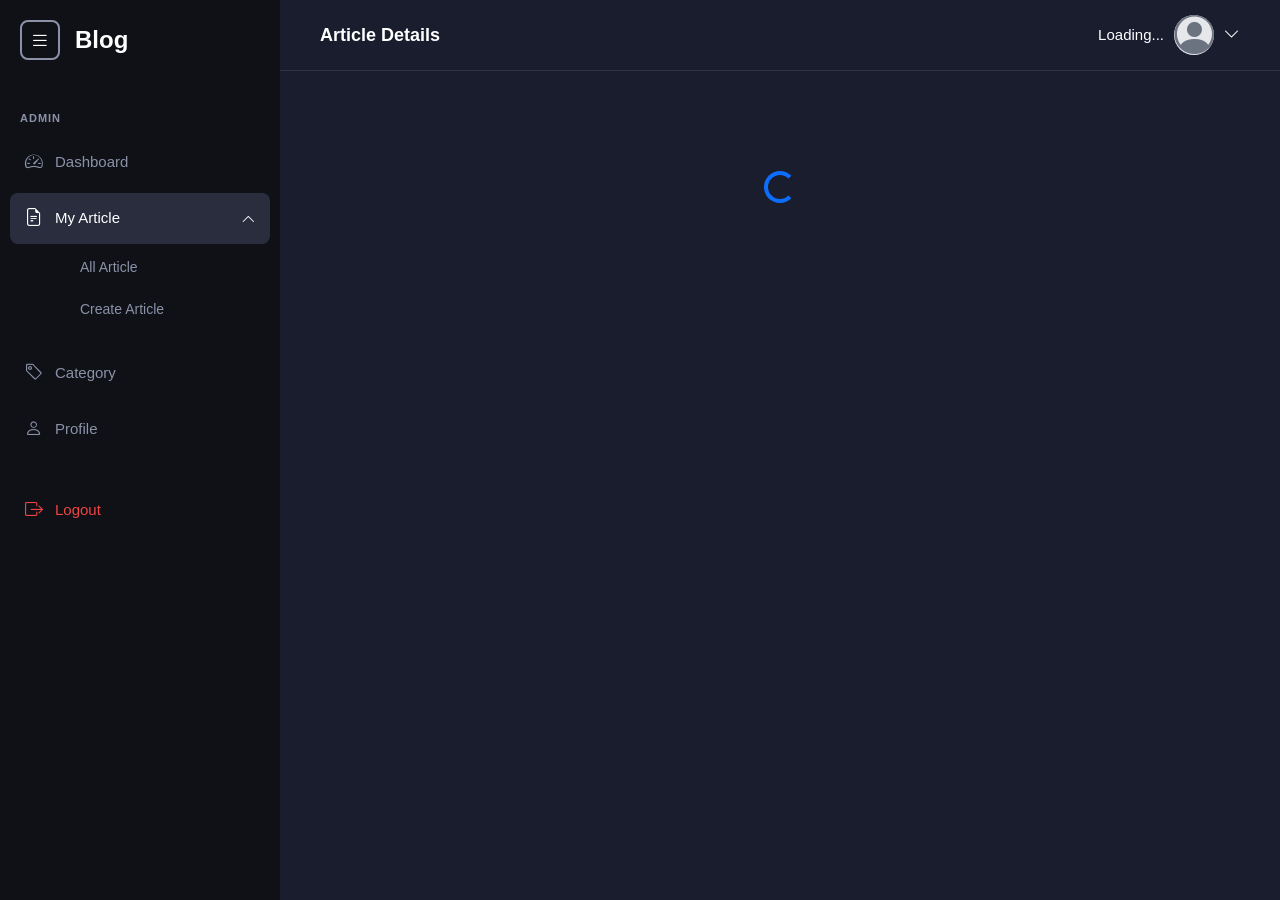
==== pages/article-detail.html @ 8b1bfafe "first commit" ====
<!DOCTYPE html>
<html lang="en">
<head>
    <meta charset="UTF-8">
    <meta name="viewport" content="width=device-width, initial-scale=1.0">
    <title>Article Details - Blog Admin</title>
    <link href="https://cdn.jsdelivr.net/npm/bootstrap@5.3.0/dist/css/bootstrap.min.css" rel="stylesheet">
    <link rel="stylesheet" href="https://cdn.jsdelivr.net/npm/bootstrap-icons@1.11.0/font/bootstrap-icons.css">
    <link rel="stylesheet" href="/style/style.css">
</head>
<body>
    <!-- Sidebar -->
    <div class="sidebar" id="sidebar">
        <div class="sidebar-header">
            <div class="menu-icon" id="menuToggle">
                <i class="bi bi-list"></i>
            </div>
            <div class="sidebar-title">Blog</div>
        </div>

        <div class="admin-label">ADMIN</div>

        <ul class="nav-menu">
            <li class="nav-item">
                <a href="dashboard.html" class="nav-link">
                    <i class="bi bi-speedometer2"></i>
                    <span>Dashboard</span>
                </a>
            </li>
            <li class="nav-item">
                <a href="#" class="nav-link active" id="myArticleLink">
                    <i class="bi bi-file-earmark-text"></i>
                    <span>My Article</span>
                    <i class="bi bi-chevron-down dropdown-icon"></i>
                </a>
                <ul class="sub-menu show" id="articleSubmenu">
                    <li class="nav-item">
                        <a href="my-articles.html" class="nav-link">All Article</a>
                    </li>
                    <li class="nav-item">
                        <a href="create-article.html" class="nav-link">Create Article</a>
                    </li>
                </ul>
            </li>
            <li class="nav-item">
                <a href="categories.html" class="nav-link">
                    <i class="bi bi-tag"></i>
                    <span>Category</span>
                </a>
            </li>
            <li class="nav-item">
                <a href="profile.html" class="nav-link">
                    <i class="bi bi-person"></i>
                    <span>Profile</span>
                </a>
            </li>
            <li class="nav-item" style="margin-top: 30px;">
                <a href="#" class="nav-link logout-link" id="logoutBtn">
                    <i class="bi bi-box-arrow-right"></i>
                    <span>Logout</span>
                </a>
            </li>
        </ul>
    </div>

    <!-- Main Content -->
    <div class="main-content">
        <!-- Top Bar -->
        <div class="top-bar">
            <div class="page-title">Article Details</div>
            <div class="user-profile" id="userProfile">
                <span class="user-name" id="userName">Loading...</span>
                <div class="user-avatar">
                    <i class="bi bi-person-circle"></i>
                </div>
                <i class="bi bi-chevron-down"></i>
            </div>
        </div>

        <!-- Content Area -->
        <div class="content-area">
            <div class="article-detail-container">
                <!-- Loading State -->
                <div class="loading-spinner" id="loadingSpinner">
                    <div class="spinner-border text-primary" role="status">
                        <span class="visually-hidden">Loading...</span>
                    </div>
                </div>

                <!-- Article Content -->
                <div class="article-detail" id="articleDetail" style="display: none;">
                    <div class="article-detail-header">
                        <a href="my-articles.html" class="btn-back">
                            <i class="bi bi-arrow-left"></i> Back to Articles
                        </a>
                        <div class="article-actions">
                            <button class="btn btn-secondary" id="editBtn">
                                <i class="bi bi-pencil"></i> Edit
                            </button>
                            <button class="btn btn-danger" id="deleteBtn">
                                <i class="bi bi-trash"></i> Delete
                            </button>
                        </div>
                    </div>

                    <div class="article-detail-content">
                        <div class="article-meta">
                            <span class="badge bg-primary" id="categoryBadge">Category</span>
                            <span class="article-date" id="articleDate">January 1, 2024</span>
                        </div>

                        <h1 class="article-detail-title" id="articleTitle">Article Title</h1>

                        <div class="article-author-info">
                            <div class="author-avatar">
                                <i class="bi bi-person-fill"></i>
                            </div>
                            <div class="author-details">
                                <p class="author-name" id="articleAuthor">Author Name</p>
                                <p class="author-date" id="articleCreatedAt">Published on Jan 1, 2024</p>
                            </div>
                        </div>

                        <div class="article-stats">
                            <div class="stat-item">
                                <i class="bi bi-eye"></i>
                                <span id="articleViews">0</span> Views
                            </div>
                            <div class="stat-item">
                                <i class="bi bi-heart"></i>
                                <span id="articleLikes">0</span> Likes
                            </div>
                            <div class="stat-item">
                                <i class="bi bi-chat"></i>
                                <span id="articleComments">0</span> Comments
                            </div>
                        </div>

                        <div class="article-image-container" id="articleImageContainer">
                            <img src="" alt="Article Image" id="articleImage" class="article-detail-image">
                        </div>

                        <div class="article-body" id="articleBody">
                            <p>Article content will be loaded here...</p>
                        </div>

                        <div class="article-tags" id="articleTags">
                            <!-- Tags will be loaded here -->
                        </div>
                    </div>
                </div>
            </div>
        </div>
    </div>

    <script src="https://cdn.jsdelivr.net/npm/bootstrap@5.3.0/dist/js/bootstrap.bundle.min.js"></script>
    <script src="/script/main.js"></script>
    <script src="/script/article-detail.js"></script>
</body>
</html>
---- style/style.css ----
/* Main Styles */
:root {
    --dark-bg: #1a1d2e;
    --sidebar-bg: #0f1117;
    --card-bg: #ffffff;
    --text-primary: #ffffff;
    --text-secondary: #8b92a8;
    --hover-bg: #2a2d3e;
    --primary-color: #3b82f6;
    --primary-hover: #2563eb;
    --success-color: #10b981;
    --danger-color: #ef4444;
    --warning-color: #f59e0b;
    --border-color: rgba(255, 255, 255, 0.1);
}

* {
    margin: 0;
    padding: 0;
    box-sizing: border-box;
}

body {
    font-family: -apple-system, BlinkMacSystemFont, 'Segoe UI', Roboto, 'Helvetica Neue', Arial, sans-serif;
    background-color: var(--dark-bg);
    color: var(--text-primary);
    overflow-x: hidden;
}

/* Sidebar Styles */
.sidebar {
    position: fixed;
    left: 0;
    top: 0;
    width: 280px;
    height: 100vh;
    background-color: var(--sidebar-bg);
    padding: 20px 0;
    z-index: 1000;
    overflow-y: auto;
    transition: transform 0.3s ease;
}

.sidebar-header {
    padding: 0 20px 30px;
    display: flex;
    align-items: center;
    gap: 15px;
}

.menu-icon {
    width: 40px;
    height: 40px;
    border: 2px solid var(--text-secondary);
    border-radius: 8px;
    display: flex;
    align-items: center;
    justify-content: center;
    cursor: pointer;
    transition: all 0.3s ease;
}

.menu-icon:hover {
    border-color: var(--text-primary);
}

.menu-icon i {
    color: var(--text-primary);
    font-size: 20px;
}

.sidebar-title {
    font-size: 24px;
    font-weight: 600;
    color: var(--text-primary);
}

.admin-label {
    color: var(--text-secondary);
    font-size: 11px;
    font-weight: 600;
    letter-spacing: 1px;
    padding: 20px 20px 10px;
    text-transform: uppercase;
}

.nav-menu {
    list-style: none;
    padding: 0;
    margin: 0;
}

.nav-item {
    padding: 0 10px;
    margin-bottom: 5px;
}

.nav-link {
    display: flex;
    align-items: center;
    gap: 12px;
    padding: 12px 15px;
    color: var(--text-secondary);
    text-decoration: none;
    border-radius: 8px;
    transition: all 0.3s ease;
    font-size: 15px;
}

.nav-link:hover {
    background-color: var(--hover-bg);
    color: var(--text-primary);
}

.nav-link.active {
    background-color: var(--hover-bg);
    color: var(--text-primary);
}

.nav-link i {
    font-size: 18px;
}

.nav-link .dropdown-icon {
    margin-left: auto;
    font-size: 14px;
    transition: transform 0.3s ease;
}

.nav-link.active .dropdown-icon {
    transform: rotate(180deg);
}

.sub-menu {
    list-style: none;
    padding: 5px 0 10px 45px;
    margin: 0;
    max-height: 0;
    overflow: hidden;
    transition: max-height 0.3s ease;
}

.sub-menu.show {
    max-height: 200px;
}

.sub-menu .nav-link {
    padding: 8px 15px;
    font-size: 14px;
}

.logout-link {
    color: var(--danger-color) !important;
}

.logout-link:hover {
    background-color: rgba(239, 68, 68, 0.1) !important;
}

/* Main Content */
.main-content {
    margin-left: 280px;
    padding: 0;
    min-height: 100vh;
}

/* Top Bar */
.top-bar {
    background-color: var(--dark-bg);
    padding: 15px 40px;
    display: flex;
    justify-content: space-between;
    align-items: center;
    border-bottom: 1px solid var(--border-color);
}

.page-title {
    font-size: 18px;
    font-weight: 600;
    color: var(--text-primary);
}

.user-profile {
    display: flex;
    align-items: center;
    gap: 10px;
    cursor: pointer;
    transition: opacity 0.3s ease;
}

.user-profile:hover {
    opacity: 0.8;
}

.user-avatar {
    width: 40px;
    height: 40px;
    border-radius: 50%;
    background-color: #e5e7eb;
    display: flex;
    align-items: center;
    justify-content: center;
    overflow: hidden;
}

.user-avatar i {
    font-size: 40px;
    color: #6b7280;
}

.user-avatar img {
    width: 100%;
    height: 100%;
    object-fit: cover;
}

.user-name {
    font-size: 15px;
    color: var(--text-primary);
}

/* Content Area */
.content-area {
    padding: 40px;
}

.content-header {
    display: flex;
    justify-content: space-between;
    align-items: center;
    margin-bottom: 30px;
}

.content-title {
    font-size: 32px;
    font-weight: 600;
    color: var(--text-primary);
}

.btn-create {
    background-color: #2a2d3e;
    color: var(--text-primary);
    border: none;
    padding: 12px 24px;
    border-radius: 8px;
    font-size: 15px;
    font-weight: 500;
    cursor: pointer;
    transition: all 0.3s ease;
    display: inline-flex;
    align-items: center;
    gap: 8px;
}

.btn-create:hover {
    background-color: #3a3d4e;
    color: var(--text-primary);
    transform: translateY(-2px);
}

.btn-link {
    color: var(--primary-color);
    text-decoration: none;
    font-size: 15px;
    font-weight: 500;
    transition: color 0.3s ease;
}

.btn-link:hover {
    color: var(--primary-hover);
}

/* Search Bar */
.search-bar {
    position: relative;
    margin-bottom: 30px;
}

.search-bar i {
    position: absolute;
    left: 16px;
    top: 50%;
    transform: translateY(-50%);
    color: var(--text-secondary);
    font-size: 16px;
}

.search-input {
    width: 100%;
    max-width: 600px;
    padding: 12px 20px 12px 45px;
    background-color: transparent;
    border: 1px solid var(--border-color);
    border-radius: 8px;
    color: var(--text-primary);
    font-size: 15px;
    transition: border-color 0.3s ease;
}

.search-input::placeholder {
    color: var(--text-secondary);
}

.search-input:focus {
    outline: none;
    border-color: rgba(255, 255, 255, 0.3);
}

/* Stats Grid */
.stats-grid {
    display: grid;
    grid-template-columns: repeat(auto-fit, minmax(250px, 1fr));
    gap: 24px;
    margin-bottom: 40px;
}

.stat-card {
    background: var(--hover-bg);
    padding: 24px;
    border-radius: 12px;
    display: flex;
    align-items: center;
    gap: 20px;
    transition: transform 0.3s ease;
}

.stat-card:hover {
    transform: translateY(-5px);
}

.stat-icon {
    width: 60px;
    height: 60px;
    border-radius: 12px;
    display: flex;
    align-items: center;
    justify-content: center;
    font-size: 28px;
    color: white;
}

.stat-info h3 {
    font-size: 28px;
    font-weight: 700;
    color: var(--text-primary);
    margin-bottom: 4px;
}

.stat-info p {
    font-size: 14px;
    color: var(--text-secondary);
    margin: 0;
}

/* Content Section */
.content-section {
    margin-bottom: 40px;
}

.section-header {
    display: flex;
    justify-content: space-between;
    align-items: center;
    margin-bottom: 20px;
}

.section-header h2 {
    font-size: 24px;
    font-weight: 600;
    color: var(--text-primary);
}

/* Articles Grid */
.articles-grid {
    display: grid;
    grid-template-columns: repeat(auto-fill, minmax(320px, 1fr));
    gap: 24px;
}

.article-card {
    background-color: #ffffff;
    border-radius: 12px;
    overflow: hidden;
    transition: transform 0.3s ease, box-shadow 0.3s ease;
    cursor: pointer;
}

.article-card:hover {
    transform: translateY(-5px);
    box-shadow: 0 10px 30px rgba(0, 0, 0, 0.2);
}

.article-image {
    width: 100%;
    height: 200px;
    background-color: #d1d5db;
    display: flex;
    align-items: center;
    justify-content: center;
    position: relative;
    overflow: hidden;
}

.article-image svg {
    width: 100px;
    height: 80px;
    opacity: 0.3;
}

.article-image img {
    width: 100%;
    height: 100%;
    object-fit: cover;
}

.article-content {
    padding: 20px;
}

.article-title {
    font-size: 18px;
    font-weight: 600;
    color: #1a1d2e;
    margin-bottom: 8px;
    display: -webkit-box;
    -webkit-line-clamp: 2;
    -webkit-box-orient: vertical;
    overflow: hidden;
}

.article-description {
    font-size: 14px;
    color: #6b7280;
    margin-bottom: 15px;
    display: -webkit-box;
    -webkit-line-clamp: 2;
    -webkit-box-orient: vertical;
    overflow: hidden;
}

.article-author {
    display: flex;
    align-items: center;
    gap: 10px;
}

.author-avatar {
    width: 32px;
    height: 32px;
    border-radius: 50%;
    background-color: #d1d5db;
    display: flex;
    align-items: center;
    justify-content: center;
    overflow: hidden;
}

.author-avatar i {
    color: #6b7280;
    font-size: 16px;
}

.author-avatar img {
    width: 100%;
    height: 100%;
    object-fit: cover;
}

.author-name {
    font-size: 14px;
    color: #6b7280;
}

/* Loading Spinner */
.loading-spinner {
    display: flex;
    justify-content: center;
    align-items: center;
    padding: 60px 20px;
}

/* Filter Section */
.filter-section {
    display: flex;
    gap: 16px;
    margin-bottom: 30px;
    flex-wrap: wrap;
}

.filter-options {
    display: flex;
    gap: 12px;
}

.form-select {
    padding: 10px 16px;
    background-color: transparent;
    border: 1px solid var(--border-color);
    border-radius: 8px;
    color: var(--text-primary);
    font-size: 14px;
    min-width: 150px;
}

.form-select:focus {
    outline: none;
    border-color: var(--primary-color);
}

.form-select option {
    background-color: var(--dark-bg);
    color: var(--text-primary);
}

/* Pagination */
.pagination-container {
    display: flex;
    justify-content: center;
    margin-top: 40px;
}

.pagination {
    display: flex;
    gap: 8px;
    list-style: none;
    padding: 0;
    margin: 0;
}

.pagination li {
    margin: 0;
}

.pagination a {
    display: flex;
    align-items: center;
    justify-content: center;
    width: 40px;
    height: 40px;
    background: var(--hover-bg);
    color: var(--text-primary);
    border-radius: 8px;
    text-decoration: none;
    transition: all 0.3s ease;
}

.pagination a:hover,
.pagination .active a {
    background: var(--primary-color);
}

/* Form Container */
.form-container {
    max-width: 900px;
}

.form-header {
    display: flex;
    justify-content: space-between;
    align-items: center;
    margin-bottom: 30px;
}

.form-title {
    font-size: 28px;
    font-weight: 600;
    color: var(--text-primary);
}

.btn-back {
    color: var(--text-secondary);
    text-decoration: none;
    display: flex;
    align-items: center;
    gap: 8px;
    font-size: 15px;
    transition: color 0.3s ease;
}

.btn-back:hover {
    color: var(--text-primary);
}

/* Article Form */
.article-form {
    background: var(--hover-bg);
    padding: 30px;
    border-radius: 12px;
}

.form-row {
    display: flex;
    gap: 20px;
    margin-bottom: 24px;
}

.form-row .form-group {
    flex: 1;
    margin-bottom: 0;
}

.form-group {
    margin-bottom: 24px;
}

.form-group label {
    display: block;
    margin-bottom: 8px;
    font-size: 14px;
    font-weight: 500;
    color: var(--text-primary);
}

.form-control,
.form-select,
textarea.form-control {
    width: 100%;
    padding: 12px 16px;
    background: var(--dark-bg);
    border: 1px solid var(--border-color);
    border-radius: 8px;
    color: var(--text-primary);
    font-size: 15px;
    font-family: inherit;
    transition: all 0.3s ease;
}

.form-control:focus,
.form-select:focus,
textarea.form-control:focus {
    outline: none;
    border-color: var(--primary-color);
}

textarea.form-control {
    resize: vertical;
}

.form-text {
    display: block;
    margin-top: 6px;
    font-size: 13px;
    color: var(--text-secondary);
}

.image-upload {
    position: relative;
}

.image-preview {
    width: 100%;
    height: 200px;
    background: var(--dark-bg);
    border: 2px dashed var(--border-color);
    border-radius: 8px;
    display: flex;
    flex-direction: column;
    align-items: center;
    justify-content: center;
    margin-top: 10px;
    cursor: pointer;
    transition: all 0.3s ease;
}

.image-preview:hover {
    border-color: var(--primary-color);
}

.image-preview i {
    font-size: 48px;
    color: var(--text-secondary);
    margin-bottom: 10px;
}

.image-preview p {
    color: var(--text-secondary);
    font-size: 14px;
    margin: 0;
}

.image-preview img {
    width: 100%;
    height: 100%;
    object-fit: cover;
    border-radius: 6px;
}

.form-actions {
    display: flex;
    gap: 12px;
    justify-content: flex-end;
    margin-top: 30px;
}

.btn-primary,
.btn-secondary,
.btn-danger {
    padding: 12px 24px;
    border: none;
    border-radius: 8px;
    font-size: 15px;
    font-weight: 500;
    cursor: pointer;
    transition: all 0.3s ease;
    display: inline-flex;
    align-items: center;
    gap: 8px;
}

.btn-primary {
    background: var(--primary-color);
    color: white;
}

.btn-primary:hover {
    background: var(--primary-hover);
    transform: translateY(-2px);
}

.btn-secondary {
    background: var(--hover-bg);
    color: var(--text-primary);
}

.btn-secondary:hover {
    background: #3a3d4e;
}

.btn-danger {
    background: var(--danger-color);
    color: white;
}

.btn-danger:hover {
    background: #dc2626;
}

/* Table */
.table-container {
    background: var(--hover-bg);
    border-radius: 12px;
    overflow: hidden;
}

.table {
    width: 100%;
    margin: 0;
    color: var(--text-primary);
}

.table thead {
    background: var(--dark-bg);
}

.table th {
    padding: 16px;
    font-size: 14px;
    font-weight: 600;
    text-align: left;
    border-bottom: 1px solid var(--border-color);
}

.table td {
    padding: 16px;
    font-size: 14px;
    border-bottom: 1px solid var(--border-color);
}

.table tbody tr:hover {
    background: var(--dark-bg);
}

/* Article Detail */
.article-detail-container {
    max-width: 900px;
    margin: 0 auto;
}

.article-detail-header {
    display: flex;
    justify-content: space-between;
    align-items: center;
    margin-bottom: 30px;
}

.article-actions {
    display: flex;
    gap: 12px;
}

.article-detail-content {
    background: var(--hover-bg);
    padding: 40px;
    border-radius: 12px;
}

.article-meta {
    display: flex;
    align-items: center;
    gap: 12px;
    margin-bottom: 16px;
}

.badge {
    padding: 6px 12px;
    border-radius: 6px;
    font-size: 12px;
    font-weight: 600;
}

.bg-primary {
    background: var(--primary-color);
    color: white;
}

.article-date {
    font-size: 14px;
    color: var(--text-secondary);
}

.article-detail-title {
    font-size: 36px;
    font-weight: 700;
    color: var(--text-primary);
    margin-bottom: 24px;
    line-height: 1.3;
}

.article-author-info {
    display: flex;
    align-items: center;
    gap: 12px;
    margin-bottom: 24px;
    padding-bottom: 24px;
    border-bottom: 1px solid var(--border-color);
}

.article-author-info .author-avatar {
    width: 48px;
    height: 48px;
}

.author-details p {
    margin: 0;
    font-size: 14px;
}

.author-name {
    font-weight: 600;
    color: var(--text-primary);
}

.author-date {
    color: var(--text-secondary);
}

.article-stats {
    display: flex;
    gap: 24px;
    margin-bottom: 30px;
    padding-bottom: 24px;
    border-bottom: 1px solid var(--border-color);
}

.stat-item {
    display: flex;
    align-items: center;
    gap: 8px;
    font-size: 14px;
    color: var(--text-secondary);
}

.stat-item i {
    font-size: 18px;
}

.article-image-container {
    margin-bottom: 30px;
}

.article-detail-image {
    width: 100%;
    border-radius: 12px;
}

.article-body {
    font-size: 16px;
    line-height: 1.8;
    color: var(--text-primary);
    margin-bottom: 30px;
}

.article-body p {
    margin-bottom: 16px;
}

.article-tags {
    display: flex;
    flex-wrap: wrap;
    gap: 8px;
}

.article-tags .badge {
    background: var(--dark-bg);
    color: var(--text-primary);
}

/* Profile */
.profile-container {
    max-width: 900px;
}

.profile-header {
    background: var(--hover-bg);
    padding: 30px;
    border-radius: 12px;
    display: flex;
    justify-content: space-between;
    align-items: center;
    margin-bottom: 30px;
}

.profile-avatar-section {
    display: flex;
    align-items: center;
    gap: 20px;
}

.profile-avatar-large {
    width: 80px;
    height: 80px;
    border-radius: 50%;
    background: #e5e7eb;
    display: flex;
    align-items: center;
    justify-content: center;
    overflow: hidden;
}

.profile-avatar-large i {
    font-size: 80px;
    color: #6b7280;
}

.profile-info h2 {
    font-size: 24px;
    font-weight: 600;
    color: var(--text-primary);
    margin-bottom: 4px;
}

.profile-info p {
    font-size: 14px;
    color: var(--text-secondary);
    margin: 0;
}

.profile-tabs {
    border-bottom: 1px solid var(--border-color);
    margin-bottom: 30px;
}

.profile-tabs .nav-link {
    padding: 12px 24px;
    border: none;
    background: transparent;
    color: var(--text-secondary);
    border-bottom: 2px solid transparent;
    transition: all 0.3s ease;
}

.profile-tabs .nav-link:hover {
    color: var(--text-primary);
}

.profile-tabs .nav-link.active {
    color: var(--primary-color);
    border-bottom-color: var(--primary-color);
}

.profile-tab-content {
    background: var(--hover-bg);
    padding: 30px;
    border-radius: 12px;
}

.profile-form .form-row {
    display: flex;
    gap: 20px;
}

.profile-form .form-row .form-group {
    flex: 1;
}

.security-section {
    background: var(--dark-bg);
    padding: 24px;
    border-radius: 8px;
}

/* Modal */
.modal-content {
    background: var(--hover-bg);
    color: var(--text-primary);
    border: 1px solid var(--border-color);
}

.modal-header {
    border-bottom: 1px solid var(--border-color);
}

.modal-footer {
    border-top: 1px solid var(--border-color);
}

.btn-close {
    filter: invert(1);
}

/* Responsive */
@media (max-width: 1024px) {
    .articles-grid {
        grid-template-columns: repeat(auto-fill, minmax(280px, 1fr));
    }

    .stats-grid {
        grid-template-columns: repeat(auto-fit, minmax(220px, 1fr));
    }
}

@media (max-width: 768px) {
    .sidebar {
        width: 250px;
        transform: translateX(-100%);
    }

    .sidebar.active {
        transform: translateX(0);
    }

    .main-content {
        margin-left: 0;
    }

    .content-area {
        padding: 20px;
    }

    .content-title {
        font-size: 24px;
    }

    .articles-grid {
        grid-template-columns: 1fr;
    }

    .top-bar {
        padding: 15px 20px;
    }

    .content-header {
        flex-direction: column;
        align-items: flex-start;
        gap: 15px;
    }

    .btn-create {
        width: 100%;
        justify-content: center;
    }

    .search-input {
        max-width: 100%;
    }

    .filter-section {
        flex-direction: column;
    }

    .filter-options {
        width: 100%;
        flex-direction: column;
    }

    .form-select {
        width: 100%;
    }

    .form-row {
        flex-direction: column;
    }

    .form-actions {
        flex-direction: column;
    }

    .form-actions button {
        width: 100%;
        justify-content: center;
    }

    .article-detail-header {
        flex-direction: column;
        align-items: flex-start;
        gap: 15px;
    }

    .article-actions {
        width: 100%;
    }

    .article-actions button {
        flex: 1;
    }

    .profile-header {
        flex-direction: column;
        align-items: flex-start;
        gap: 20px;
    }
}

@media (max-width: 576px) {
    .stats-grid {
        grid-template-columns: 1fr;
    }

    .article-detail-content {
        padding: 24px;
    }

    .article-detail-title {
        font-size: 28px;
    }

    .profile-tab-content {
        padding: 20px;
    }

    .table-container {
        overflow-x: auto;
    }

    .table {
        min-width: 600px;
    }
}

/* Scrollbar */
.sidebar::-webkit-scrollbar {
    width: 6px;
}

.sidebar::-webkit-scrollbar-track {
    background: transparent;
}

.sidebar::-webkit-scrollbar-thumb {
    background: var(--text-secondary);
    border-radius: 3px;
}

.sidebar::-webkit-scrollbar-thumb:hover {
    background: var(--text-primary);
}
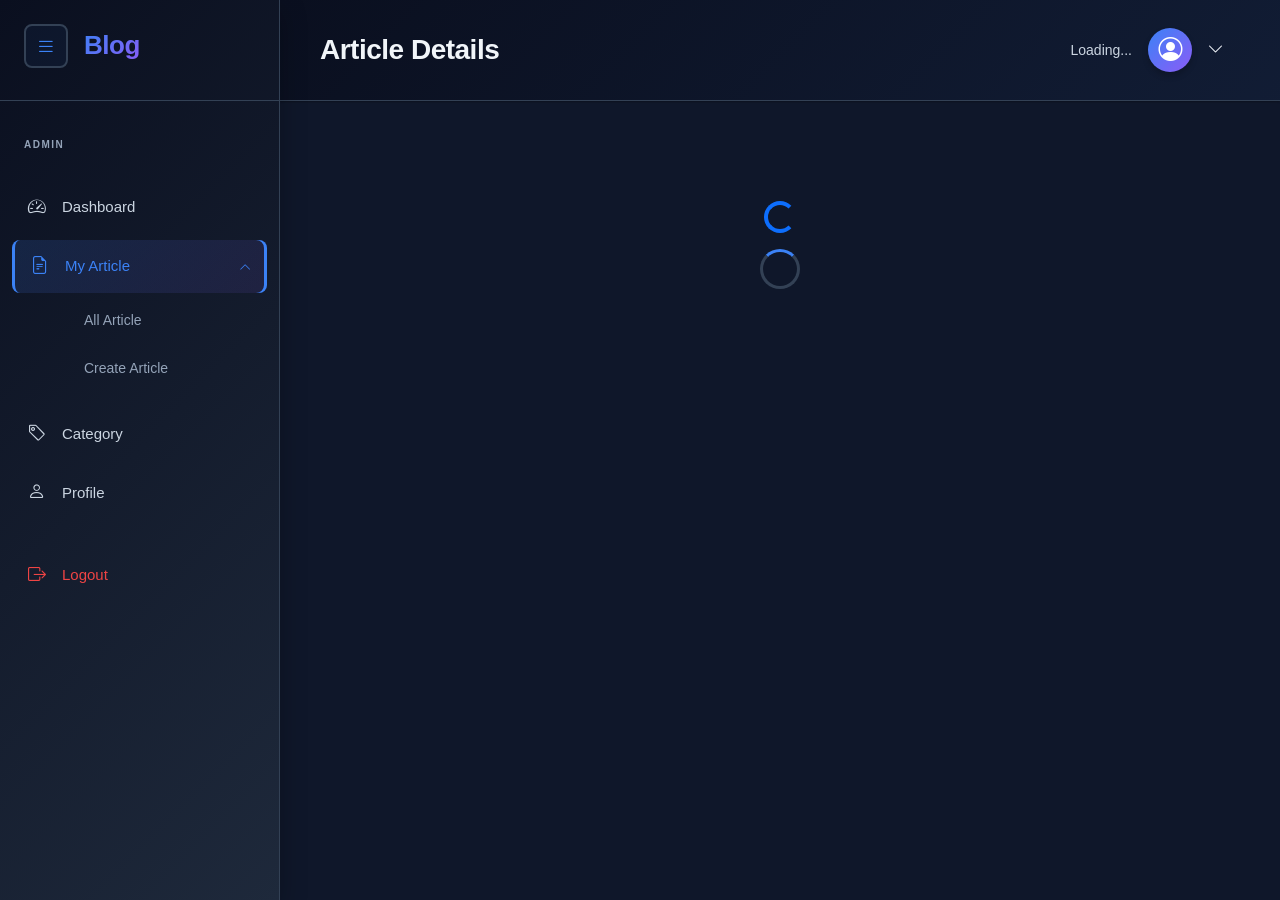
==== commit 00c088cb: "fixed login" ====
--- a/pages/article-detail.html
+++ b/pages/article-detail.html
@@ -154,7 +154,9 @@
     </div>
 
     <script src="https://cdn.jsdelivr.net/npm/bootstrap@5.3.0/dist/js/bootstrap.bundle.min.js"></script>
-    <script src="/script/main.js"></script>
-    <script src="/script/article-detail.js"></script>
+    <script src="../assets/Js/BaseURL.js"></script>
+    <script src="../assets/Js/getProfile.js"></script>
+    <script src="../assets/Js/main.js"></script>
+    <script src="../assets/Js/logout.js"></script>
 </body>
 </html>
--- a/style/style.css
+++ b/style/style.css
@@ -1,17 +1,41 @@
-/* Main Styles */
+/* Modern Design System */
 :root {
-    --dark-bg: #1a1d2e;
-    --sidebar-bg: #0f1117;
-    --card-bg: #ffffff;
-    --text-primary: #ffffff;
-    --text-secondary: #8b92a8;
-    --hover-bg: #2a2d3e;
     --primary-color: #3b82f6;
-    --primary-hover: #2563eb;
+    --primary-dark: #1e40af;
+    --primary-light: #dbeafe;
+    --secondary-color: #8b5cf6;
     --success-color: #10b981;
     --danger-color: #ef4444;
     --warning-color: #f59e0b;
-    --border-color: rgba(255, 255, 255, 0.1);
+    --info-color: #06b6d4;
+    
+    --bg-dark: #0f172a;
+    --bg-darker: #0a0f1f;
+    --bg-light: #f8fafc;
+    --bg-card: #1e293b;
+    
+    --text-primary: #f1f5f9;
+    --text-secondary: #cbd5e1;
+    --text-muted: #94a3b8;
+    --text-dark: #0f172a;
+    
+    --border-color: #334155;
+    --border-light: #e2e8f0;
+    
+    --shadow-sm: 0 1px 2px rgba(0, 0, 0, 0.3);
+    --shadow-md: 0 4px 6px rgba(0, 0, 0, 0.2);
+    --shadow-lg: 0 10px 25px rgba(0, 0, 0, 0.25);
+    --shadow-xl: 0 20px 40px rgba(0, 0, 0, 0.3);
+    
+    --radius-sm: 6px;
+    --radius-md: 8px;
+    --radius-lg: 12px;
+    --radius-xl: 16px;
+    --radius-full: 50%;
+    
+    --transition-fast: 150ms cubic-bezier(0.4, 0, 0.2, 1);
+    --transition-base: 250ms cubic-bezier(0.4, 0, 0.2, 1);
+    --transition-slow: 350ms cubic-bezier(0.4, 0, 0.2, 1);
 }
 
 * {
@@ -20,11 +44,16 @@
     box-sizing: border-box;
 }
 
+html {
+    scroll-behavior: smooth;
+}
+
 body {
-    font-family: -apple-system, BlinkMacSystemFont, 'Segoe UI', Roboto, 'Helvetica Neue', Arial, sans-serif;
-    background-color: var(--dark-bg);
+    font-family: -apple-system, BlinkMacSystemFont, 'Segoe UI', 'Roboto', 'Oxygen', 'Ubuntu', 'Cantarell', sans-serif;
+    background-color: var(--bg-dark);
     color: var(--text-primary);
     overflow-x: hidden;
+    line-height: 1.6;
 }
 
 /* Sidebar Styles */
@@ -34,54 +63,67 @@
     top: 0;
     width: 280px;
     height: 100vh;
-    background-color: var(--sidebar-bg);
-    padding: 20px 0;
+    background: linear-gradient(135deg, var(--bg-darker) 0%, var(--bg-card) 100%);
+    padding: 24px 0;
     z-index: 1000;
     overflow-y: auto;
-    transition: transform 0.3s ease;
+    transition: transform var(--transition-base);
+    border-right: 1px solid var(--border-color);
+    box-shadow: var(--shadow-lg);
 }
 
 .sidebar-header {
-    padding: 0 20px 30px;
-    display: flex;
-    align-items: center;
-    gap: 15px;
+    padding: 0 24px 32px;
+    display: flex;
+    align-items: center;
+    gap: 16px;
+    border-bottom: 1px solid var(--border-color);
+    margin-bottom: 24px;
 }
 
 .menu-icon {
-    width: 40px;
-    height: 40px;
-    border: 2px solid var(--text-secondary);
-    border-radius: 8px;
+    width: 44px;
+    height: 44px;
+    border: 2px solid var(--border-color);
+    border-radius: var(--radius-md);
     display: flex;
     align-items: center;
     justify-content: center;
     cursor: pointer;
-    transition: all 0.3s ease;
+    transition: all var(--transition-fast);
+    background: rgba(59, 130, 246, 0.05);
 }
 
 .menu-icon:hover {
-    border-color: var(--text-primary);
+    border-color: var(--primary-color);
+    background: rgba(59, 130, 246, 0.1);
+    transform: translateY(-2px);
 }
 
 .menu-icon i {
-    color: var(--text-primary);
+    color: var(--primary-color);
     font-size: 20px;
+    font-weight: 600;
 }
 
 .sidebar-title {
-    font-size: 24px;
-    font-weight: 600;
-    color: var(--text-primary);
+    font-size: 26px;
+    font-weight: 700;
+    background: linear-gradient(135deg, var(--primary-color) 0%, var(--secondary-color) 100%);
+    -webkit-background-clip: text;
+    -webkit-text-fill-color: transparent;
+    background-clip: text;
+    letter-spacing: -0.5px;
 }
 
 .admin-label {
-    color: var(--text-secondary);
-    font-size: 11px;
-    font-weight: 600;
-    letter-spacing: 1px;
-    padding: 20px 20px 10px;
+    color: var(--text-muted);
+    font-size: 10px;
+    font-weight: 700;
+    letter-spacing: 1.5px;
+    padding: 12px 24px;
     text-transform: uppercase;
+    margin-bottom: 16px;
 }
 
 .nav-menu {
@@ -91,40 +133,47 @@
 }
 
 .nav-item {
-    padding: 0 10px;
-    margin-bottom: 5px;
+    padding: 0 12px;
+    margin-bottom: 6px;
 }
 
 .nav-link {
     display: flex;
     align-items: center;
-    gap: 12px;
-    padding: 12px 15px;
+    gap: 14px;
+    padding: 12px 16px;
     color: var(--text-secondary);
     text-decoration: none;
-    border-radius: 8px;
-    transition: all 0.3s ease;
+    border-radius: var(--radius-md);
+    transition: all var(--transition-fast);
     font-size: 15px;
+    font-weight: 500;
+    position: relative;
 }
 
 .nav-link:hover {
-    background-color: var(--hover-bg);
-    color: var(--text-primary);
+    background-color: rgba(59, 130, 246, 0.1);
+    color: var(--primary-color);
+    padding-left: 20px;
 }
 
 .nav-link.active {
-    background-color: var(--hover-bg);
-    color: var(--text-primary);
+    background: linear-gradient(135deg, rgba(59, 130, 246, 0.15) 0%, rgba(139, 92, 246, 0.1) 100%);
+    color: var(--primary-color);
+    box-shadow: inset -3px 0 0 var(--primary-color);
+    border-left: 3px solid var(--primary-color);
+    padding-left: 16px;
 }
 
 .nav-link i {
     font-size: 18px;
+    min-width: 20px;
 }
 
 .nav-link .dropdown-icon {
     margin-left: auto;
-    font-size: 14px;
-    transition: transform 0.3s ease;
+    font-size: 12px;
+    transition: transform var(--transition-fast);
 }
 
 .nav-link.active .dropdown-icon {
@@ -133,20 +182,30 @@
 
 .sub-menu {
     list-style: none;
-    padding: 5px 0 10px 45px;
+    padding: 6px 0 6px 48px;
     margin: 0;
     max-height: 0;
     overflow: hidden;
-    transition: max-height 0.3s ease;
+    transition: max-height var(--transition-base);
 }
 
 .sub-menu.show {
-    max-height: 200px;
+    max-height: 300px;
 }
 
 .sub-menu .nav-link {
-    padding: 8px 15px;
+    padding: 10px 12px;
     font-size: 14px;
+    color: var(--text-muted);
+}
+
+.sub-menu .nav-link:hover {
+    color: var(--primary-color);
+}
+
+.sub-menu .nav-link.active {
+    background: rgba(59, 130, 246, 0.15);
+    color: var(--primary-color);
 }
 
 .logout-link {
@@ -154,7 +213,8 @@
 }
 
 .logout-link:hover {
-    background-color: rgba(239, 68, 68, 0.1) !important;
+    background-color: rgba(239, 68, 68, 0.15) !important;
+    color: #ff6b6b !important;
 }
 
 /* Main Content */
@@ -162,50 +222,57 @@
     margin-left: 280px;
     padding: 0;
     min-height: 100vh;
+    background-color: var(--bg-dark);
 }
 
 /* Top Bar */
 .top-bar {
-    background-color: var(--dark-bg);
-    padding: 15px 40px;
+    background: linear-gradient(135deg, var(--bg-darker) 0%, rgba(59, 130, 246, 0.05) 100%);
+    padding: 20px 40px;
     display: flex;
     justify-content: space-between;
     align-items: center;
     border-bottom: 1px solid var(--border-color);
+    box-shadow: var(--shadow-sm);
 }
 
 .page-title {
-    font-size: 18px;
-    font-weight: 600;
-    color: var(--text-primary);
+    font-size: 28px;
+    font-weight: 700;
+    color: var(--text-primary);
+    letter-spacing: -0.5px;
 }
 
 .user-profile {
     display: flex;
     align-items: center;
-    gap: 10px;
+    gap: 16px;
     cursor: pointer;
-    transition: opacity 0.3s ease;
+    transition: opacity var(--transition-fast);
+    padding: 8px 16px;
+    border-radius: var(--radius-md);
 }
 
 .user-profile:hover {
     opacity: 0.8;
+    background: rgba(59, 130, 246, 0.1);
 }
 
 .user-avatar {
-    width: 40px;
-    height: 40px;
-    border-radius: 50%;
-    background-color: #e5e7eb;
+    width: 44px;
+    height: 44px;
+    border-radius: var(--radius-full);
+    background: linear-gradient(135deg, var(--primary-color) 0%, var(--secondary-color) 100%);
     display: flex;
     align-items: center;
     justify-content: center;
     overflow: hidden;
+    box-shadow: var(--shadow-md);
 }
 
 .user-avatar i {
-    font-size: 40px;
-    color: #6b7280;
+    font-size: 24px;
+    color: white;
 }
 
 .user-avatar img {
@@ -215,8 +282,13 @@
 }
 
 .user-name {
-    font-size: 15px;
-    color: var(--text-primary);
+    font-size: 14px;
+    color: var(--text-secondary);
+    font-weight: 500;
+    max-width: 150px;
+    white-space: nowrap;
+    overflow: hidden;
+    text-overflow: ellipsis;
 }
 
 /* Content Area */
@@ -228,46 +300,48 @@
     display: flex;
     justify-content: space-between;
     align-items: center;
-    margin-bottom: 30px;
+    margin-bottom: 32px;
 }
 
 .content-title {
     font-size: 32px;
+    font-weight: 700;
+    color: var(--text-primary);
+    letter-spacing: -0.5px;
+}
+
+.btn-create {
+    background: linear-gradient(135deg, var(--primary-color) 0%, var(--secondary-color) 100%);
+    color: white;
+    border: none;
+    padding: 12px 28px;
+    border-radius: var(--radius-md);
+    font-size: 15px;
     font-weight: 600;
-    color: var(--text-primary);
-}
-
-.btn-create {
-    background-color: #2a2d3e;
-    color: var(--text-primary);
-    border: none;
-    padding: 12px 24px;
-    border-radius: 8px;
-    font-size: 15px;
-    font-weight: 500;
     cursor: pointer;
-    transition: all 0.3s ease;
+    transition: all var(--transition-fast);
     display: inline-flex;
     align-items: center;
     gap: 8px;
+    box-shadow: var(--shadow-md);
 }
 
 .btn-create:hover {
-    background-color: #3a3d4e;
-    color: var(--text-primary);
     transform: translateY(-2px);
+    box-shadow: var(--shadow-lg);
+    background: linear-gradient(135deg, var(--primary-dark) 0%, #6d28d9 100%);
 }
 
 .btn-link {
     color: var(--primary-color);
     text-decoration: none;
     font-size: 15px;
-    font-weight: 500;
-    transition: color 0.3s ease;
+    font-weight: 600;
+    transition: color var(--transition-fast);
 }
 
 .btn-link:hover {
-    color: var(--primary-hover);
+    color: var(--primary-dark);
 }
 
 /* Search Bar */
@@ -281,29 +355,32 @@
     left: 16px;
     top: 50%;
     transform: translateY(-50%);
-    color: var(--text-secondary);
+    color: var(--text-muted);
     font-size: 16px;
+    transition: all var(--transition-fast);
 }
 
 .search-input {
     width: 100%;
     max-width: 600px;
     padding: 12px 20px 12px 45px;
-    background-color: transparent;
+    background: var(--bg-card);
     border: 1px solid var(--border-color);
-    border-radius: 8px;
+    border-radius: var(--radius-md);
     color: var(--text-primary);
     font-size: 15px;
-    transition: border-color 0.3s ease;
+    transition: all var(--transition-fast);
 }
 
 .search-input::placeholder {
-    color: var(--text-secondary);
+    color: var(--text-muted);
 }
 
 .search-input:focus {
     outline: none;
-    border-color: rgba(255, 255, 255, 0.3);
+    border-color: var(--primary-color);
+    background: var(--bg-darker);
+    box-shadow: 0 0 0 3px rgba(59, 130, 246, 0.1);
 }
 
 /* Stats Grid */
@@ -315,28 +392,34 @@
 }
 
 .stat-card {
-    background: var(--hover-bg);
+    background: linear-gradient(135deg, var(--bg-card) 0%, rgba(59, 130, 246, 0.1) 100%);
     padding: 24px;
-    border-radius: 12px;
+    border-radius: var(--radius-lg);
     display: flex;
     align-items: center;
     gap: 20px;
-    transition: transform 0.3s ease;
+    transition: all var(--transition-base);
+    border: 1px solid var(--border-color);
 }
 
 .stat-card:hover {
-    transform: translateY(-5px);
+    transform: translateY(-8px);
+    border-color: var(--primary-color);
+    box-shadow: var(--shadow-lg);
 }
 
 .stat-icon {
     width: 60px;
     height: 60px;
-    border-radius: 12px;
+    border-radius: var(--radius-md);
     display: flex;
     align-items: center;
     justify-content: center;
     font-size: 28px;
     color: white;
+    background: linear-gradient(135deg, var(--primary-color) 0%, var(--secondary-color) 100%);
+    box-shadow: var(--shadow-md);
+}
 }
 
 .stat-info h3 {
@@ -344,11 +427,12 @@
     font-weight: 700;
     color: var(--text-primary);
     margin-bottom: 4px;
+    letter-spacing: -0.5px;
 }
 
 .stat-info p {
     font-size: 14px;
-    color: var(--text-secondary);
+    color: var(--text-muted);
     margin: 0;
 }
 
@@ -362,38 +446,48 @@
     justify-content: space-between;
     align-items: center;
     margin-bottom: 20px;
+    padding-bottom: 16px;
+    border-bottom: 2px solid var(--border-color);
 }
 
 .section-header h2 {
     font-size: 24px;
-    font-weight: 600;
-    color: var(--text-primary);
+    font-weight: 700;
+    color: var(--text-primary);
+    letter-spacing: -0.5px;
+    margin: 0;
+    background: linear-gradient(135deg, var(--text-primary) 0%, var(--primary-color) 100%);
+    -webkit-background-clip: text;
+    -webkit-text-fill-color: transparent;
+    background-clip: text;
 }
 
 /* Articles Grid */
 .articles-grid {
     display: grid;
     grid-template-columns: repeat(auto-fill, minmax(320px, 1fr));
-    gap: 24px;
+    gap: 28px;
 }
 
 .article-card {
-    background-color: #ffffff;
-    border-radius: 12px;
+    background-color: var(--bg-card);
+    border-radius: var(--radius-lg);
     overflow: hidden;
-    transition: transform 0.3s ease, box-shadow 0.3s ease;
+    transition: all var(--transition-base);
     cursor: pointer;
+    border: 1px solid var(--border-color);
 }
 
 .article-card:hover {
-    transform: translateY(-5px);
-    box-shadow: 0 10px 30px rgba(0, 0, 0, 0.2);
+    transform: translateY(-8px);
+    box-shadow: var(--shadow-xl);
+    border-color: var(--primary-color);
 }
 
 .article-image {
     width: 100%;
     height: 200px;
-    background-color: #d1d5db;
+    background-color: var(--bg-darker);
     display: flex;
     align-items: center;
     justify-content: center;
@@ -411,53 +505,65 @@
     width: 100%;
     height: 100%;
     object-fit: cover;
+    transition: transform var(--transition-base);
+}
+
+.article-card:hover .article-image img {
+    transform: scale(1.05);
 }
 
 .article-content {
-    padding: 20px;
+    padding: 24px;
 }
 
 .article-title {
     font-size: 18px;
-    font-weight: 600;
-    color: #1a1d2e;
-    margin-bottom: 8px;
+    font-weight: 700;
+    color: var(--text-primary);
+    margin-bottom: 10px;
     display: -webkit-box;
     -webkit-line-clamp: 2;
+    line-clamp: 2;
     -webkit-box-orient: vertical;
     overflow: hidden;
+    letter-spacing: -0.3px;
 }
 
 .article-description {
     font-size: 14px;
-    color: #6b7280;
-    margin-bottom: 15px;
+    color: var(--text-secondary);
+    margin-bottom: 16px;
     display: -webkit-box;
     -webkit-line-clamp: 2;
+    line-clamp: 2;
     -webkit-box-orient: vertical;
     overflow: hidden;
+    line-height: 1.5;
 }
 
 .article-author {
     display: flex;
     align-items: center;
-    gap: 10px;
+    gap: 12px;
+    padding-top: 16px;
+    border-top: 1px solid var(--border-color);
 }
 
 .author-avatar {
-    width: 32px;
-    height: 32px;
-    border-radius: 50%;
-    background-color: #d1d5db;
+    width: 36px;
+    height: 36px;
+    border-radius: var(--radius-full);
+    background: linear-gradient(135deg, var(--primary-color) 0%, var(--secondary-color) 100%);
     display: flex;
     align-items: center;
     justify-content: center;
     overflow: hidden;
+    flex-shrink: 0;
 }
 
 .author-avatar i {
-    color: #6b7280;
-    font-size: 16px;
+    color: white;
+    font-size: 18px;
 }
 
 .author-avatar img {
@@ -468,7 +574,8 @@
 
 .author-name {
     font-size: 14px;
-    color: #6b7280;
+    color: var(--text-secondary);
+    font-weight: 500;
 }
 
 /* Loading Spinner */
@@ -477,6 +584,22 @@
     justify-content: center;
     align-items: center;
     padding: 60px 20px;
+    flex-direction: column;
+    gap: 16px;
+}
+
+.loading-spinner::after {
+    content: '';
+    width: 40px;
+    height: 40px;
+    border: 3px solid var(--border-color);
+    border-top-color: var(--primary-color);
+    border-radius: var(--radius-full);
+    animation: spin 1s linear infinite;
+}
+
+@keyframes spin {
+    to { transform: rotate(360deg); }
 }
 
 /* Filter Section */
@@ -485,11 +608,17 @@
     gap: 16px;
     margin-bottom: 30px;
     flex-wrap: wrap;
+    align-items: center;
+    padding: 20px;
+    background: linear-gradient(135deg, rgba(59, 130, 246, 0.05) 0%, rgba(139, 92, 246, 0.03) 100%);
+    border-radius: var(--radius-md);
+    border: 1px solid var(--border-color);
 }
 
 .filter-options {
     display: flex;
     gap: 12px;
+    flex-wrap: wrap;
 }
 
 .form-select {
@@ -517,6 +646,7 @@
     display: flex;
     justify-content: center;
     margin-top: 40px;
+    padding: 20px 0;
 }
 
 .pagination {
@@ -537,16 +667,28 @@
     justify-content: center;
     width: 40px;
     height: 40px;
-    background: var(--hover-bg);
-    color: var(--text-primary);
-    border-radius: 8px;
+    background: var(--bg-card);
+    color: var(--text-primary);
+    border: 1px solid var(--border-color);
+    border-radius: var(--radius-md);
     text-decoration: none;
-    transition: all 0.3s ease;
-}
-
-.pagination a:hover,
+    font-weight: 600;
+    transition: all var(--transition-fast);
+}
+
+.pagination a:hover {
+    background: var(--primary-color);
+    border-color: var(--primary-color);
+    color: white;
+    transform: translateY(-2px);
+    box-shadow: var(--shadow-md);
+}
+
 .pagination .active a {
-    background: var(--primary-color);
+    background: linear-gradient(135deg, var(--primary-color) 0%, var(--secondary-color) 100%);
+    border-color: var(--primary-color);
+    color: white;
+    box-shadow: var(--shadow-md);
 }
 
 /* Form Container */
@@ -607,8 +749,11 @@
     display: block;
     margin-bottom: 8px;
     font-size: 14px;
-    font-weight: 500;
-    color: var(--text-primary);
+    font-weight: 600;
+    color: var(--text-primary);
+    letter-spacing: 0.3px;
+    text-transform: uppercase;
+    opacity: 0.9;
 }
 
 .form-control,
@@ -616,13 +761,13 @@
 textarea.form-control {
     width: 100%;
     padding: 12px 16px;
-    background: var(--dark-bg);
+    background: var(--bg-card);
     border: 1px solid var(--border-color);
-    border-radius: 8px;
+    border-radius: var(--radius-md);
     color: var(--text-primary);
     font-size: 15px;
     font-family: inherit;
-    transition: all 0.3s ease;
+    transition: all var(--transition-fast);
 }
 
 .form-control:focus,
@@ -630,10 +775,17 @@
 textarea.form-control:focus {
     outline: none;
     border-color: var(--primary-color);
+    background: var(--bg-darker);
+    box-shadow: 0 0 0 3px rgba(59, 130, 246, 0.1);
+}
+
+.form-control::placeholder {
+    color: var(--text-muted);
 }
 
 textarea.form-control {
     resize: vertical;
+    min-height: 120px;
 }
 
 .form-text {
@@ -695,51 +847,60 @@
 .btn-primary,
 .btn-secondary,
 .btn-danger {
-    padding: 12px 24px;
+    padding: 12px 28px;
     border: none;
-    border-radius: 8px;
+    border-radius: var(--radius-md);
     font-size: 15px;
-    font-weight: 500;
+    font-weight: 600;
     cursor: pointer;
-    transition: all 0.3s ease;
+    transition: all var(--transition-fast);
     display: inline-flex;
     align-items: center;
     gap: 8px;
 }
 
 .btn-primary {
-    background: var(--primary-color);
+    background: linear-gradient(135deg, var(--primary-color) 0%, var(--secondary-color) 100%);
     color: white;
+    box-shadow: var(--shadow-md);
 }
 
 .btn-primary:hover {
-    background: var(--primary-hover);
+    background: linear-gradient(135deg, var(--primary-dark) 0%, #6d28d9 100%);
     transform: translateY(-2px);
+    box-shadow: var(--shadow-lg);
 }
 
 .btn-secondary {
-    background: var(--hover-bg);
-    color: var(--text-primary);
+    background: var(--bg-card);
+    color: var(--text-primary);
+    border: 1px solid var(--border-color);
 }
 
 .btn-secondary:hover {
-    background: #3a3d4e;
+    background: rgba(59, 130, 246, 0.1);
+    border-color: var(--primary-color);
+    box-shadow: var(--shadow-sm);
 }
 
 .btn-danger {
     background: var(--danger-color);
     color: white;
+    box-shadow: var(--shadow-md);
 }
 
 .btn-danger:hover {
     background: #dc2626;
+    transform: translateY(-2px);
+    box-shadow: var(--shadow-lg);
 }
 
 /* Table */
 .table-container {
-    background: var(--hover-bg);
-    border-radius: 12px;
+    background: var(--bg-card);
+    border-radius: var(--radius-lg);
     overflow: hidden;
+    box-shadow: var(--shadow-md);
 }
 
 .table {
@@ -749,15 +910,18 @@
 }
 
 .table thead {
-    background: var(--dark-bg);
+    background: linear-gradient(135deg, rgba(59, 130, 246, 0.1) 0%, rgba(139, 92, 246, 0.05) 100%);
+    border-bottom: 2px solid var(--border-color);
 }
 
 .table th {
     padding: 16px;
     font-size: 14px;
-    font-weight: 600;
+    font-weight: 700;
     text-align: left;
-    border-bottom: 1px solid var(--border-color);
+    letter-spacing: 0.5px;
+    text-transform: uppercase;
+    color: var(--primary-color);
 }
 
 .table td {
@@ -766,8 +930,13 @@
     border-bottom: 1px solid var(--border-color);
 }
 
+.table tbody tr {
+    transition: all var(--transition-fast);
+}
+
 .table tbody tr:hover {
-    background: var(--dark-bg);
+    background: rgba(59, 130, 246, 0.05);
+    box-shadow: inset 0 0 8px rgba(59, 130, 246, 0.1);
 }
 
 /* Article Detail */
@@ -802,14 +971,26 @@
 }
 
 .badge {
-    padding: 6px 12px;
-    border-radius: 6px;
+    padding: 6px 14px;
+    border-radius: var(--radius-full);
     font-size: 12px;
-    font-weight: 600;
+    font-weight: 700;
+    letter-spacing: 0.3px;
+    text-transform: uppercase;
+    display: inline-block;
+    background: var(--primary-color);
+    color: white;
+    box-shadow: var(--shadow-sm);
+    transition: all var(--transition-fast);
+}
+
+.badge:hover {
+    transform: translateY(-2px);
+    box-shadow: var(--shadow-md);
 }
 
 .bg-primary {
-    background: var(--primary-color);
+    background: linear-gradient(135deg, var(--primary-color) 0%, var(--secondary-color) 100%) !important;
     color: white;
 }
 
@@ -929,44 +1110,52 @@
 .profile-avatar-large {
     width: 80px;
     height: 80px;
-    border-radius: 50%;
-    background: #e5e7eb;
+    border-radius: var(--radius-full);
+    background: linear-gradient(135deg, var(--primary-color) 0%, var(--secondary-color) 100%);
     display: flex;
     align-items: center;
     justify-content: center;
     overflow: hidden;
+    box-shadow: var(--shadow-lg);
+    border: 3px solid var(--border-color);
 }
 
 .profile-avatar-large i {
-    font-size: 80px;
-    color: #6b7280;
+    font-size: 40px;
+    color: white;
 }
 
 .profile-info h2 {
     font-size: 24px;
-    font-weight: 600;
+    font-weight: 700;
     color: var(--text-primary);
     margin-bottom: 4px;
+    letter-spacing: -0.5px;
 }
 
 .profile-info p {
     font-size: 14px;
-    color: var(--text-secondary);
+    color: var(--text-muted);
     margin: 0;
 }
 
 .profile-tabs {
-    border-bottom: 1px solid var(--border-color);
+    border-bottom: 2px solid var(--border-color);
     margin-bottom: 30px;
+    display: flex;
+    gap: 24px;
 }
 
 .profile-tabs .nav-link {
-    padding: 12px 24px;
+    padding: 12px 0;
     border: none;
     background: transparent;
-    color: var(--text-secondary);
-    border-bottom: 2px solid transparent;
-    transition: all 0.3s ease;
+    color: var(--text-muted);
+    border-bottom: 3px solid transparent;
+    transition: all var(--transition-fast);
+    font-weight: 600;
+    text-decoration: none;
+    position: relative;
 }
 
 .profile-tabs .nav-link:hover {
@@ -976,12 +1165,14 @@
 .profile-tabs .nav-link.active {
     color: var(--primary-color);
     border-bottom-color: var(--primary-color);
+    box-shadow: 0 2px 0 var(--primary-color);
 }
 
 .profile-tab-content {
-    background: var(--hover-bg);
+    background: linear-gradient(135deg, rgba(59, 130, 246, 0.03) 0%, rgba(139, 92, 246, 0.02) 100%);
     padding: 30px;
-    border-radius: 12px;
+    border-radius: var(--radius-lg);
+    border: 1px solid var(--border-color);
 }
 
 .profile-form .form-row {
@@ -1001,21 +1192,39 @@
 
 /* Modal */
 .modal-content {
-    background: var(--hover-bg);
+    background: var(--bg-card);
     color: var(--text-primary);
     border: 1px solid var(--border-color);
+    border-radius: var(--radius-lg);
+    box-shadow: var(--shadow-xl);
 }
 
 .modal-header {
     border-bottom: 1px solid var(--border-color);
+    background: linear-gradient(135deg, rgba(59, 130, 246, 0.05) 0%, rgba(139, 92, 246, 0.03) 100%);
+    padding: 20px 24px;
+}
+
+.modal-title {
+    font-size: 20px;
+    font-weight: 700;
+    color: var(--text-primary);
 }
 
 .modal-footer {
     border-top: 1px solid var(--border-color);
+    background: rgba(59, 130, 246, 0.02);
+    padding: 16px 24px;
 }
 
 .btn-close {
-    filter: invert(1);
+    filter: invert(1) brightness(1.1);
+    opacity: 0.7;
+    transition: all var(--transition-fast);
+}
+
+.btn-close:hover {
+    opacity: 1;
 }
 
 /* Responsive */
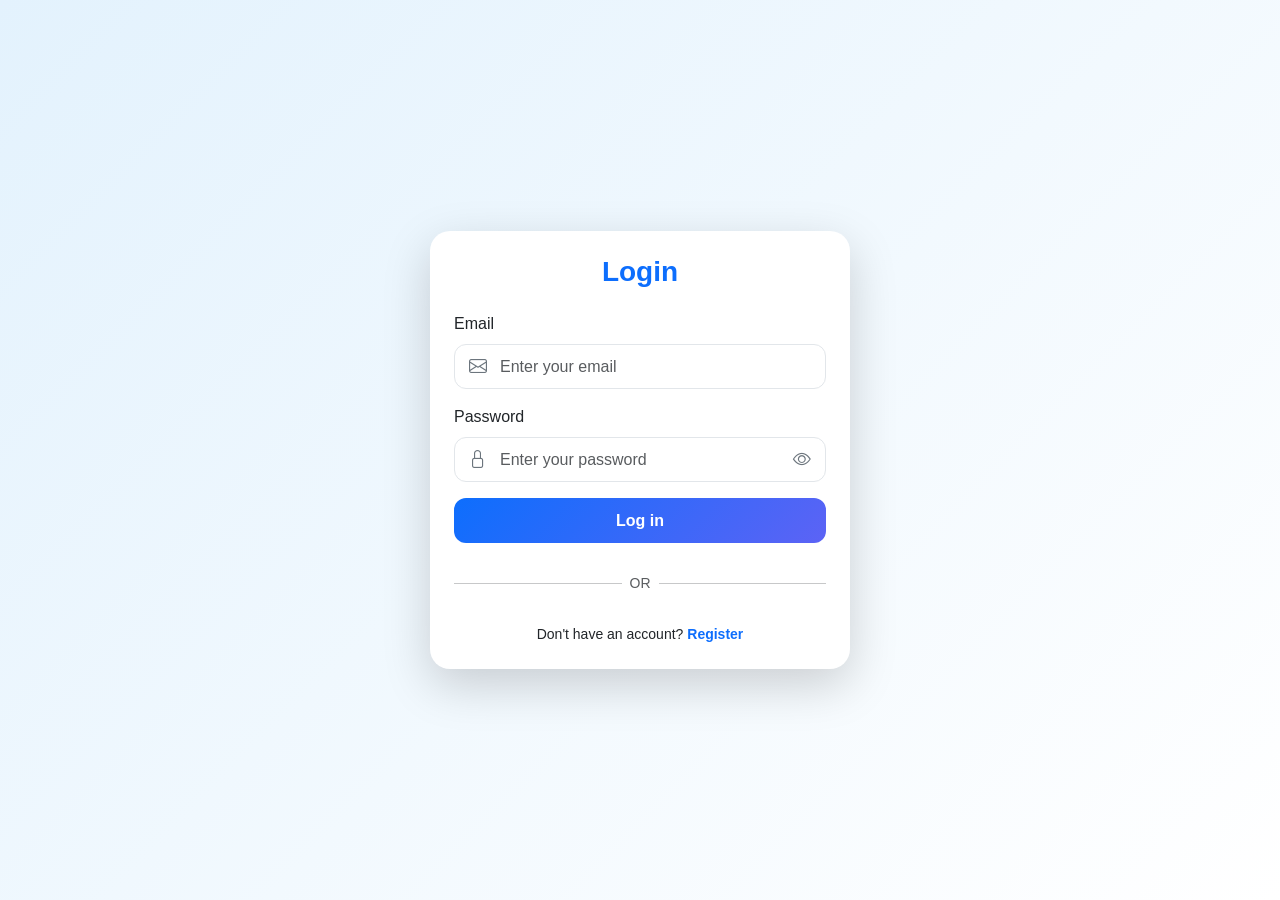
==== commit 57a1576c: "Finaly I have done 90%" ====
--- a/pages/article-detail.html
+++ b/pages/article-detail.html
@@ -1,73 +1,254 @@
 <!DOCTYPE html>
 <html lang="en">
 <head>
-    <meta charset="UTF-8">
-    <meta name="viewport" content="width=device-width, initial-scale=1.0">
-    <title>Article Details - Blog Admin</title>
-    <link href="https://cdn.jsdelivr.net/npm/bootstrap@5.3.0/dist/css/bootstrap.min.css" rel="stylesheet">
-    <link rel="stylesheet" href="https://cdn.jsdelivr.net/npm/bootstrap-icons@1.11.0/font/bootstrap-icons.css">
-    <link rel="stylesheet" href="/style/style.css">
+  <meta charset="UTF-8">
+  <meta name="viewport" content="width=device-width, initial-scale=1.0">
+  <title>Dashboard - Blog Admin</title>
+  <!-- Bootstrap CSS -->
+  <link href="https://cdn.jsdelivr.net/npm/bootstrap@5.3.0/dist/css/bootstrap.min.css" rel="stylesheet">
+  <link rel="stylesheet" href="https://cdn.jsdelivr.net/npm/bootstrap-icons@1.11.0/font/bootstrap-icons.css">
+  <style>
+    body {
+      min-height: 100vh;
+      display: flex;
+      background-color: #f8f9fa;
+      font-family: 'Segoe UI', sans-serif;
+      margin: 0;
+    }
+
+    .sidebar {
+      width: 250px;
+      background-color: #1e1e2f;
+      color: #fff;
+      display: flex;
+      flex-direction: column;
+      position: fixed;
+      height: 100%;
+      padding-bottom: 20px;
+      transition: transform 0.3s ease;
+      z-index: 1000;
+    }
+
+    @media (max-width: 768px) {
+      .sidebar {
+        transform: translateX(-100%);
+      }
+      .sidebar.active {
+        transform: translateX(0);
+      }
+      .main-content {
+        margin-left: 0 !important;
+        padding: 15px !important;
+      }
+      .menu-icon {
+        display: block !important;
+      }
+    }
+
+    .sidebar-overlay {
+      display: none;
+      position: fixed;
+      top: 0;
+      left: 0;
+      width: 100%;
+      height: 100%;
+      background: rgba(0,0,0,0.5);
+      z-index: 999;
+    }
+
+    .sidebar-overlay.active {
+      display: block;
+    }
+
+    .menu-icon {
+      font-size: 1.5rem;
+      cursor: pointer;
+      display: none;
+      padding: 5px;
+      border-radius: 5px;
+      transition: background 0.2s;
+    }
+
+    .menu-icon:hover {
+      background: rgba(255,255,255,0.1);
+    }
+
+    .sidebar-header {
+      display: flex;
+      align-items: center;
+      justify-content: space-between;
+      padding: 15px 20px;
+      border-bottom: 1px solid rgba(255,255,255,0.1);
+    }
+
+    .sidebar-title {
+      font-size: 1.3rem;
+      font-weight: bold;
+    }
+
+    .nav-menu {
+      list-style: none;
+      padding: 0;
+      margin-top: 20px;
+      flex-grow: 1;
+    }
+
+    .nav-item {
+      position: relative;
+    }
+
+    .nav-link {
+      display: flex;
+      align-items: center;
+      padding: 12px 20px;
+      color: #adb5bd;
+      text-decoration: none;
+      transition: all 0.2s;
+      border-radius: 5px;
+      margin: 0 10px 5px 10px;
+    }
+
+    .nav-link i {
+      margin-right: 10px;
+      font-size: 1.1rem;
+    }
+
+    .nav-link:hover,
+    .nav-link.active {
+      background-color: #343a40;
+      color: #fff;
+    }
+
+    .sub-menu {
+      display: none;
+      list-style: none;
+      padding-left: 40px;
+      margin: 5px 0;
+    }
+
+    .sub-menu .nav-link {
+      padding: 8px 20px;
+      font-size: 0.95rem;
+    }
+
+    .admin-label {
+      padding: 10px 20px;
+      font-size: 0.8rem;
+      letter-spacing: 1px;
+      color: #6c757d;
+    }
+
+    .main-content {
+      margin-left: 250px;
+      padding: 25px;
+      width: 100%;
+    }
+
+    .top-bar {
+      display: flex;
+      justify-content: space-between;
+      align-items: center;
+      margin-bottom: 25px;
+    }
+
+    .page-title {
+      font-size: 1.5rem;
+      font-weight: 600;
+    }
+
+    .user-profile {
+      display: flex;
+      align-items: center;
+      gap: 10px;
+      cursor: pointer;
+    }
+
+    .user-avatar {
+      font-size: 2rem;
+      color: #495057;
+    }
+
+    .article-card {
+      transition: transform 0.2s, box-shadow 0.2s;
+      border-radius: 10px;
+      overflow: hidden;
+    }
+
+    .article-card:hover {
+      transform: translateY(-5px);
+      box-shadow: 0 8px 20px rgba(0,0,0,0.15);
+    }
+
+    .article-card img {
+      width: 100%;
+      height: 180px;
+      object-fit: cover;
+    }
+  </style>
 </head>
 <body>
-    <!-- Sidebar -->
-    <div class="sidebar" id="sidebar">
-        <div class="sidebar-header">
-            <div class="menu-icon" id="menuToggle">
-                <i class="bi bi-list"></i>
-            </div>
-            <div class="sidebar-title">Blog</div>
-        </div>
-
-        <div class="admin-label">ADMIN</div>
-
-        <ul class="nav-menu">
-            <li class="nav-item">
-                <a href="dashboard.html" class="nav-link">
-                    <i class="bi bi-speedometer2"></i>
-                    <span>Dashboard</span>
-                </a>
-            </li>
-            <li class="nav-item">
-                <a href="#" class="nav-link active" id="myArticleLink">
-                    <i class="bi bi-file-earmark-text"></i>
-                    <span>My Article</span>
-                    <i class="bi bi-chevron-down dropdown-icon"></i>
-                </a>
-                <ul class="sub-menu show" id="articleSubmenu">
-                    <li class="nav-item">
-                        <a href="my-articles.html" class="nav-link">All Article</a>
-                    </li>
-                    <li class="nav-item">
-                        <a href="create-article.html" class="nav-link">Create Article</a>
-                    </li>
-                </ul>
-            </li>
-            <li class="nav-item">
-                <a href="categories.html" class="nav-link">
-                    <i class="bi bi-tag"></i>
-                    <span>Category</span>
-                </a>
-            </li>
-            <li class="nav-item">
-                <a href="profile.html" class="nav-link">
-                    <i class="bi bi-person"></i>
-                    <span>Profile</span>
-                </a>
-            </li>
-            <li class="nav-item" style="margin-top: 30px;">
-                <a href="#" class="nav-link logout-link" id="logoutBtn">
-                    <i class="bi bi-box-arrow-right"></i>
-                    <span>Logout</span>
-                </a>
-            </li>
+  <!-- Sidebar Overlay -->
+  <div class="sidebar-overlay" id="sidebarOverlay"></div>
+
+  <!-- Sidebar -->
+  <div class="sidebar" id="sidebar">
+    <div class="sidebar-header">
+      <div class="menu-icon" id="menuToggle">
+        <i class="bi bi-list"></i>
+      </div>
+      <div class="sidebar-title">Blog</div>
+    </div>
+
+    <div class="admin-label">ADMIN</div>
+
+    <ul class="nav-menu">
+      <li class="nav-item">
+        <a href="#" class="nav-link active">
+          <i class="bi bi-speedometer2"></i>
+          <span>Dashboard</span>
+        </a>
+      </li>
+      <li class="nav-item">
+        <a href="#" class="nav-link" id="myArticleLink">
+          <i class="bi bi-file-earmark-text"></i>
+          <span>My Article</span>
+          <i class="bi bi-chevron-down dropdown-icon ms-auto"></i>
+        </a>
+        <ul class="sub-menu" id="articleSubmenu">
+          <li class="nav-item">
+            <a href="my-articles.html" class="nav-link">All Article</a>
+          </li>
+          <li class="nav-item">
+            <a href="create-article.html" class="nav-link">Create Article</a>
+          </li>
         </ul>
-    </div>
-
-    <!-- Main Content -->
+      </li>
+      <li class="nav-item">
+        <a href="categories.html" class="nav-link">
+          <i class="bi bi-tag"></i>
+          <span>Category</span>
+        </a>
+      </li>
+      <li class="nav-item">
+        <a href="profile.html" class="nav-link">
+          <i class="bi bi-person"></i>
+          <span>Profile</span>
+        </a>
+      </li>
+      <li class="nav-item" style="margin-top: auto;">
+        <a href="#" class="nav-link logout-link" id="logoutBtn">
+          <i class="bi bi-box-arrow-right"></i>
+          <span>Logout</span>
+        </a>
+      </li>
+    </ul>
+  </div>
+
+  <!-- Main Content -->
     <div class="main-content">
         <!-- Top Bar -->
         <div class="top-bar">
-            <div class="page-title">Article Details</div>
+            <div class="page-title">Article Detail</div>
             <div class="user-profile" id="userProfile">
                 <span class="user-name" id="userName">Loading...</span>
                 <div class="user-avatar">
@@ -90,8 +271,8 @@
                 <!-- Article Content -->
                 <div class="article-detail" id="articleDetail" style="display: none;">
                     <div class="article-detail-header">
-                        <a href="my-articles.html" class="btn-back">
-                            <i class="bi bi-arrow-left"></i> Back to Articles
+                        <a href="dashboard.html" class="btn-back">
+                            <i class="bi bi-arrow-left"></i> Back to Dashboard
                         </a>
                         <div class="article-actions">
                             <button class="btn btn-secondary" id="editBtn">
@@ -153,10 +334,97 @@
         </div>
     </div>
 
-    <script src="https://cdn.jsdelivr.net/npm/bootstrap@5.3.0/dist/js/bootstrap.bundle.min.js"></script>
-    <script src="../assets/Js/BaseURL.js"></script>
-    <script src="../assets/Js/getProfile.js"></script>
-    <script src="../assets/Js/main.js"></script>
-    <script src="../assets/Js/logout.js"></script>
+    
+  </div>
+
+  <!-- Bootstrap JS -->
+  <script src="https://cdn.jsdelivr.net/npm/bootstrap@5.3.0/dist/js/bootstrap.bundle.min.js"></script>
+  <script src="../assets/Js/BaseURL.js"></script>
+  <script src="../assets/Js/authCheck.js"></script>
+  <script src="../assets/Js/getProfile.js"></script>
+  <script src="../assets/Js/logout.js"></script>
+  <script src="../assets/Js/burgerMenu.js"></script>
+  <script>
+    // Redirect to login if no token
+    if (!token) {
+      location.href = "../index.html";
+    }
+
+    // Toggle submenu
+    const myArticleLink = document.getElementById('myArticleLink');
+    const articleSubmenu = document.getElementById('articleSubmenu');
+
+    myArticleLink.addEventListener('click', (e) => {
+      e.preventDefault();
+      articleSubmenu.style.display = articleSubmenu.style.display === 'block' ? 'none' : 'block';
+    });
+
+    // Load article detail
+    const articleId = sessionStorage.getItem("idArticle");
+    if (!articleId) {
+      location.href = "dashboard.html";
+    } else {
+      fetch(`${baseUrl}/articles/${articleId}`, {
+        headers: {
+          Authorization: `Bearer ${token}`,
+        },
+      })
+      .then((res) => res.json())
+      .then((data) => {
+        if (data.result && data.data) {
+          const article = data.data;
+          
+          // Set title
+          document.getElementById("articleTitle").textContent = article.title;
+          
+          // Set category
+          const categoryBadge = document.getElementById("articleCategory");
+          if (categoryBadge) {
+            categoryBadge.textContent = article.category?.name || "Uncategorized";
+          }
+          
+          // Set author
+          const authorName = document.getElementById("authorName");
+          if (authorName) {
+            authorName.textContent = `${article.creator.firstName} ${article.creator.lastName}`;
+          }
+          
+          // Set author avatar
+          const authorAvatar = document.getElementById("authorAvatar");
+          if (authorAvatar && article.creator.avatar) {
+            authorAvatar.src = article.creator.avatar;
+          }
+          
+          // Set date
+          const articleDate = document.getElementById("articleDate");
+          if (articleDate) {
+            const date = new Date(article.createdAt);
+            articleDate.textContent = date.toLocaleDateString("en-US", {
+              month: "long",
+              day: "numeric",
+              year: "numeric"
+            });
+          }
+          
+          // Set thumbnail
+          const articleImage = document.getElementById("articleImage");
+          if (articleImage && article.thumbnail) {
+            articleImage.src = article.thumbnail;
+          }
+          
+          // Set content
+          const articleContent = document.getElementById("articleContent");
+          if (articleContent) {
+            articleContent.innerHTML = article.content;
+          }
+        }
+      })
+      .catch((err) => {
+        console.error("Error loading article:", err);
+        alert("Failed to load article");
+        location.href = "dashboard.html";
+      });
+    }
+  </script>
 </body>
-</html>
+</html>
